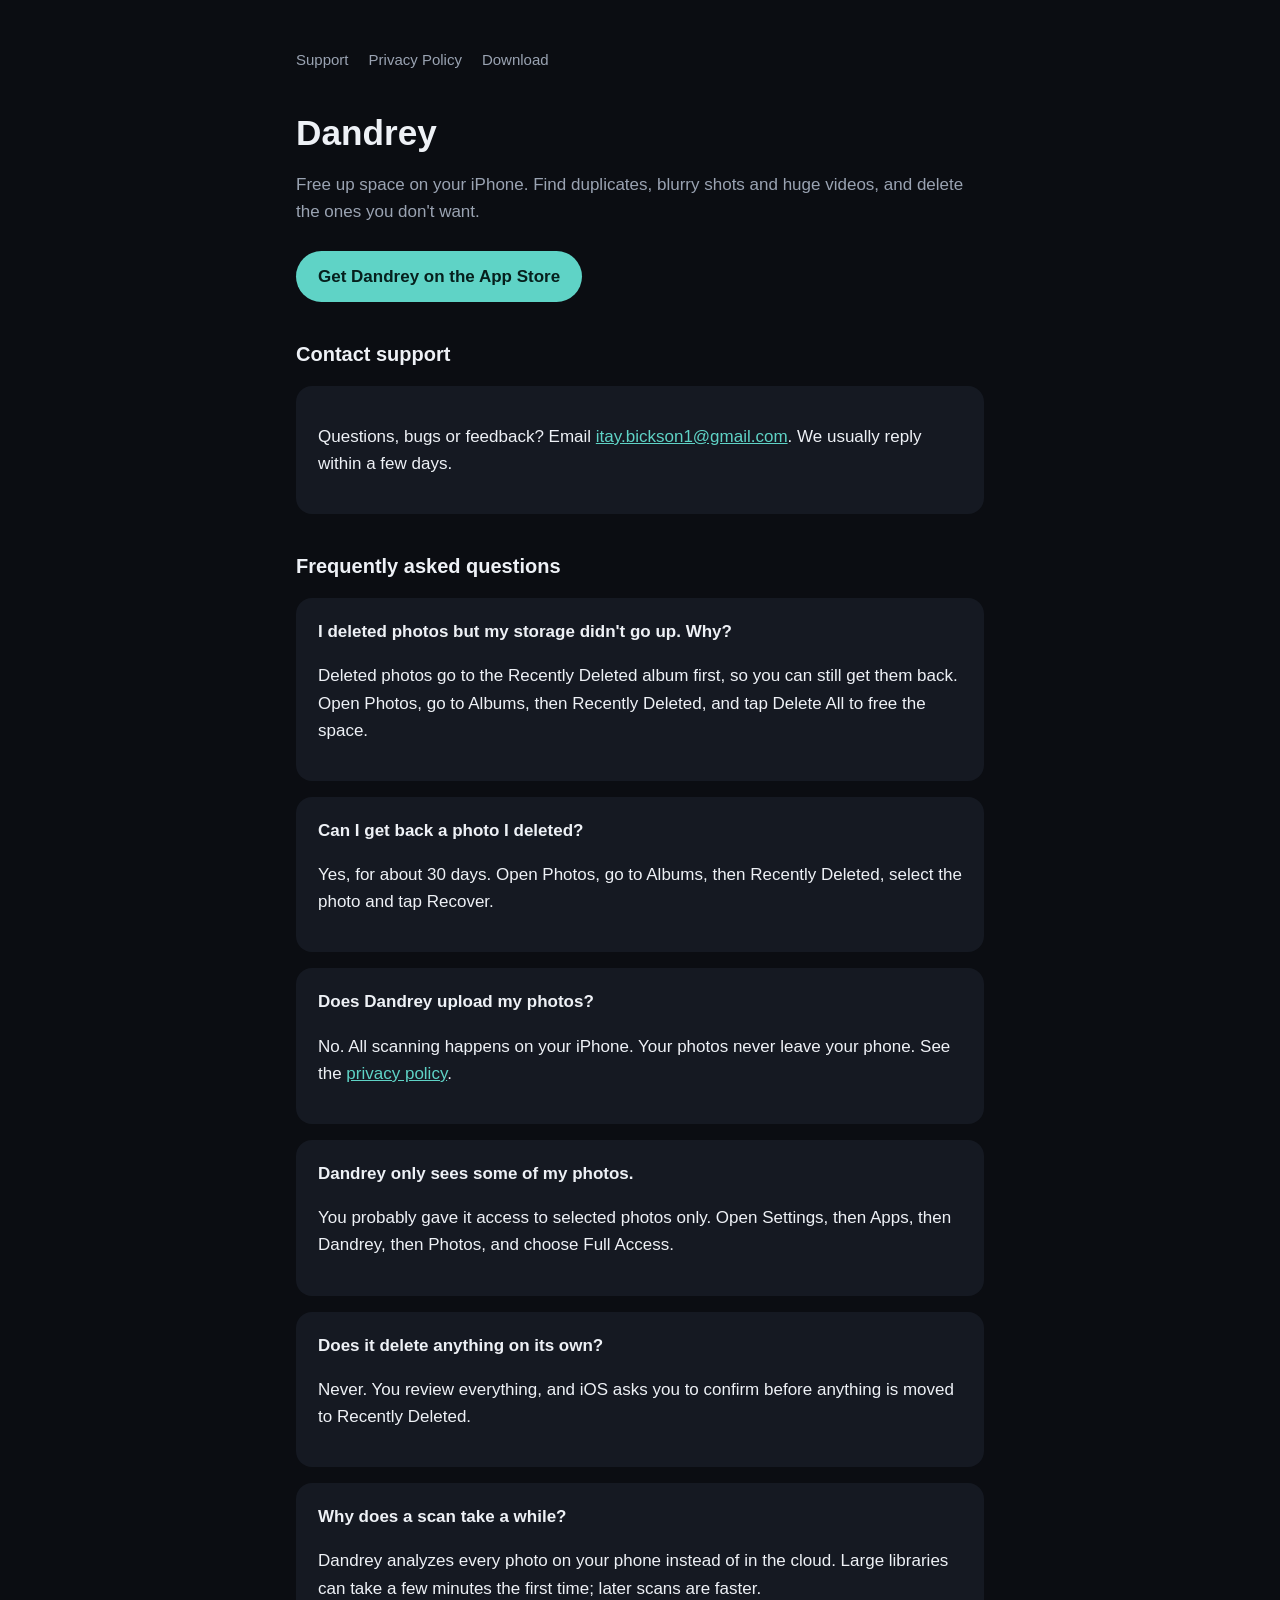
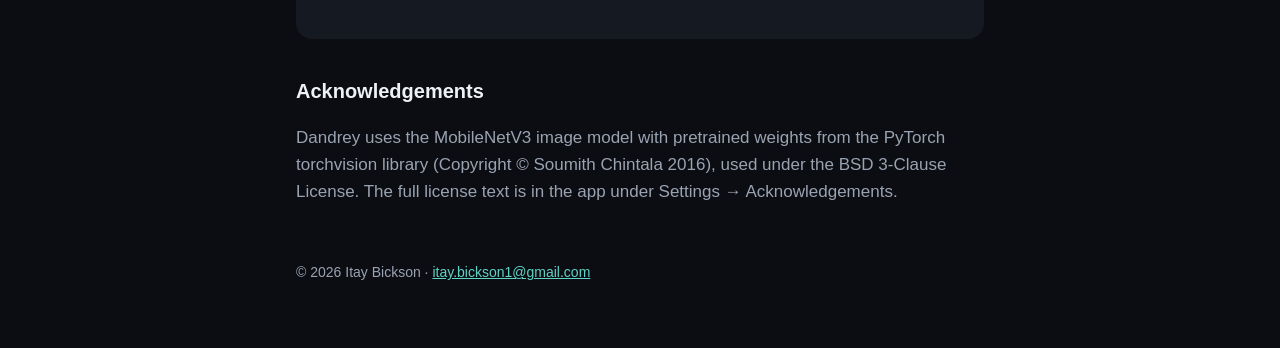
==== index.html @ cbf7c347 "Add Dandrey support, privacy policy and download pages Co-Authored-By: Claude Opus 5.5 <noreply@anth" ====
<!doctype html>
<html lang="en"><head><meta charset="utf-8"><meta name="viewport" content="width=device-width, initial-scale=1">
<title>Dandrey Support</title><meta name="description" content="Help, FAQ and contact for the Dandrey photo cleanup app."><link rel="stylesheet" href="style.css"></head>
<body><main><nav><a href="./">Support</a><a href="privacy.html">Privacy Policy</a><a href="download/">Download</a></nav>
<h1>Dandrey</h1>
<p class="muted">Free up space on your iPhone. Find duplicates, blurry shots and huge videos, and delete the ones you don't want.</p>
<a class="btn" href="download/">Get Dandrey on the App Store</a>

<h2>Contact support</h2>
<div class="card"><p>Questions, bugs or feedback? Email <a href="mailto:itay.bickson1@gmail.com?subject=Dandrey%20support">itay.bickson1@gmail.com</a>. We usually reply within a few days.</p></div>

<h2>Frequently asked questions</h2>
<div class="card"><strong>I deleted photos but my storage didn't go up. Why?</strong>
<p>Deleted photos go to the Recently Deleted album first, so you can still get them back. Open Photos, go to Albums, then Recently Deleted, and tap Delete All to free the space.</p></div>
<div class="card"><strong>Can I get back a photo I deleted?</strong>
<p>Yes, for about 30 days. Open Photos, go to Albums, then Recently Deleted, select the photo and tap Recover.</p></div>
<div class="card"><strong>Does Dandrey upload my photos?</strong>
<p>No. All scanning happens on your iPhone. Your photos never leave your phone. See the <a href="privacy.html">privacy policy</a>.</p></div>
<div class="card"><strong>Dandrey only sees some of my photos.</strong>
<p>You probably gave it access to selected photos only. Open Settings, then Apps, then Dandrey, then Photos, and choose Full Access.</p></div>
<div class="card"><strong>Does it delete anything on its own?</strong>
<p>Never. You review everything, and iOS asks you to confirm before anything is moved to Recently Deleted.</p></div>
<div class="card"><strong>Why does a scan take a while?</strong>
<p>Dandrey analyzes every photo on your phone instead of in the cloud. Large libraries can take a few minutes the first time; later scans are faster.</p></div>

<h2>Acknowledgements</h2>
<p class="muted">Dandrey uses the MobileNetV3 image model with pretrained weights from the PyTorch torchvision library (Copyright © Soumith Chintala 2016), used under the BSD 3-Clause License. The full license text is in the app under Settings → Acknowledgements.</p>
<footer>© 2026 Itay Bickson · <a href="mailto:itay.bickson1@gmail.com">itay.bickson1@gmail.com</a></footer></main></body></html>
---- style.css ----
:root { --bg:#0b0d12; --card:#151922; --text:#eef1f6; --muted:#9aa3b2; --accent:#5fd3c6; }
* { box-sizing:border-box; }
body { margin:0; background:var(--bg); color:var(--text); font:17px/1.6 -apple-system,BlinkMacSystemFont,"SF Pro Text","Segoe UI",Roboto,sans-serif; }
main { max-width:720px; margin:0 auto; padding:48px 16px 64px; }
h1 { font-size:2.2rem; line-height:1.2; margin:0 0 8px; }
h2 { font-size:1.25rem; margin:36px 0 8px; }
p, li { color:var(--text); }
.muted { color:var(--muted); }
a { color:var(--accent); }
.card { background:var(--card); border-radius:16px; padding:20px 22px; margin:16px 0; }
.btn { display:inline-block; background:var(--accent); color:#06201d; font-weight:600; text-decoration:none; padding:12px 22px; border-radius:999px; margin-top:8px; }
nav { display:flex; gap:20px; margin-bottom:40px; font-size:15px; }
nav a { color:var(--muted); text-decoration:none; }
nav a:hover { color:var(--text); }
footer { margin-top:56px; color:var(--muted); font-size:14px; }
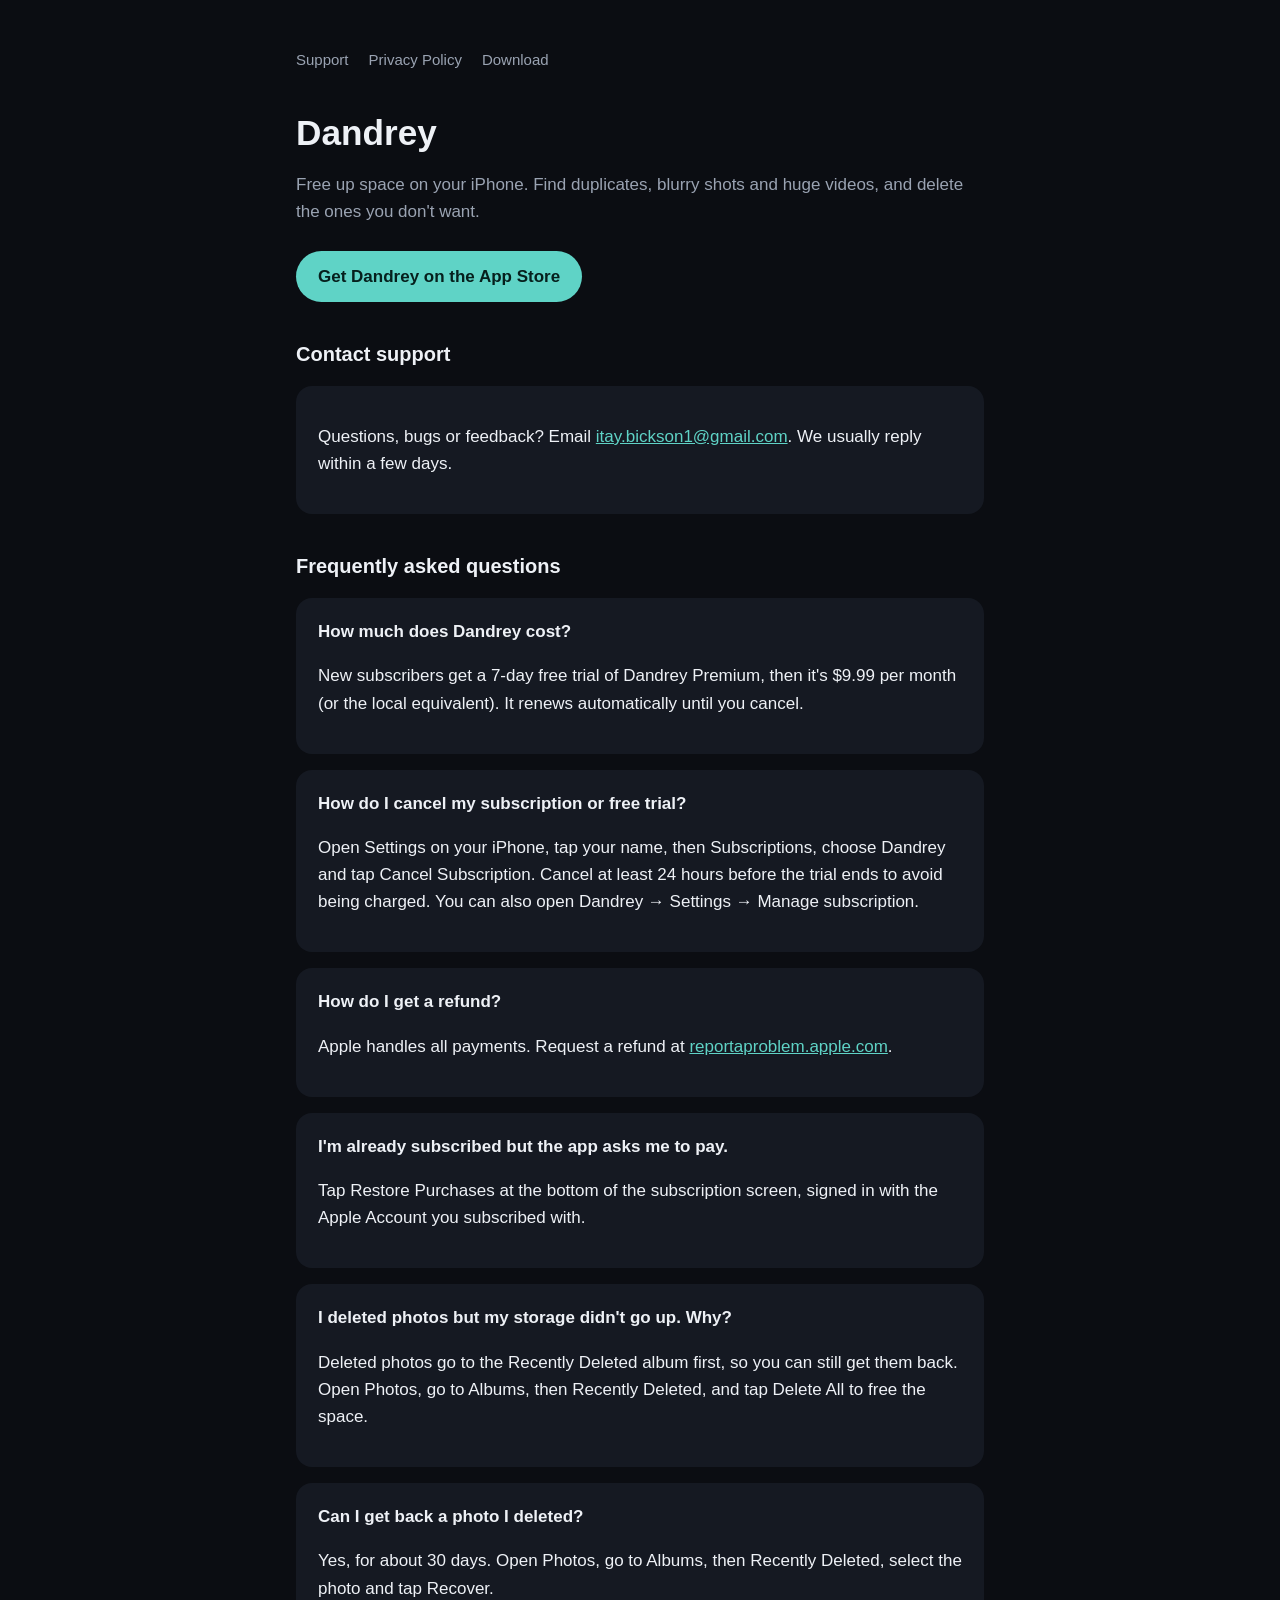
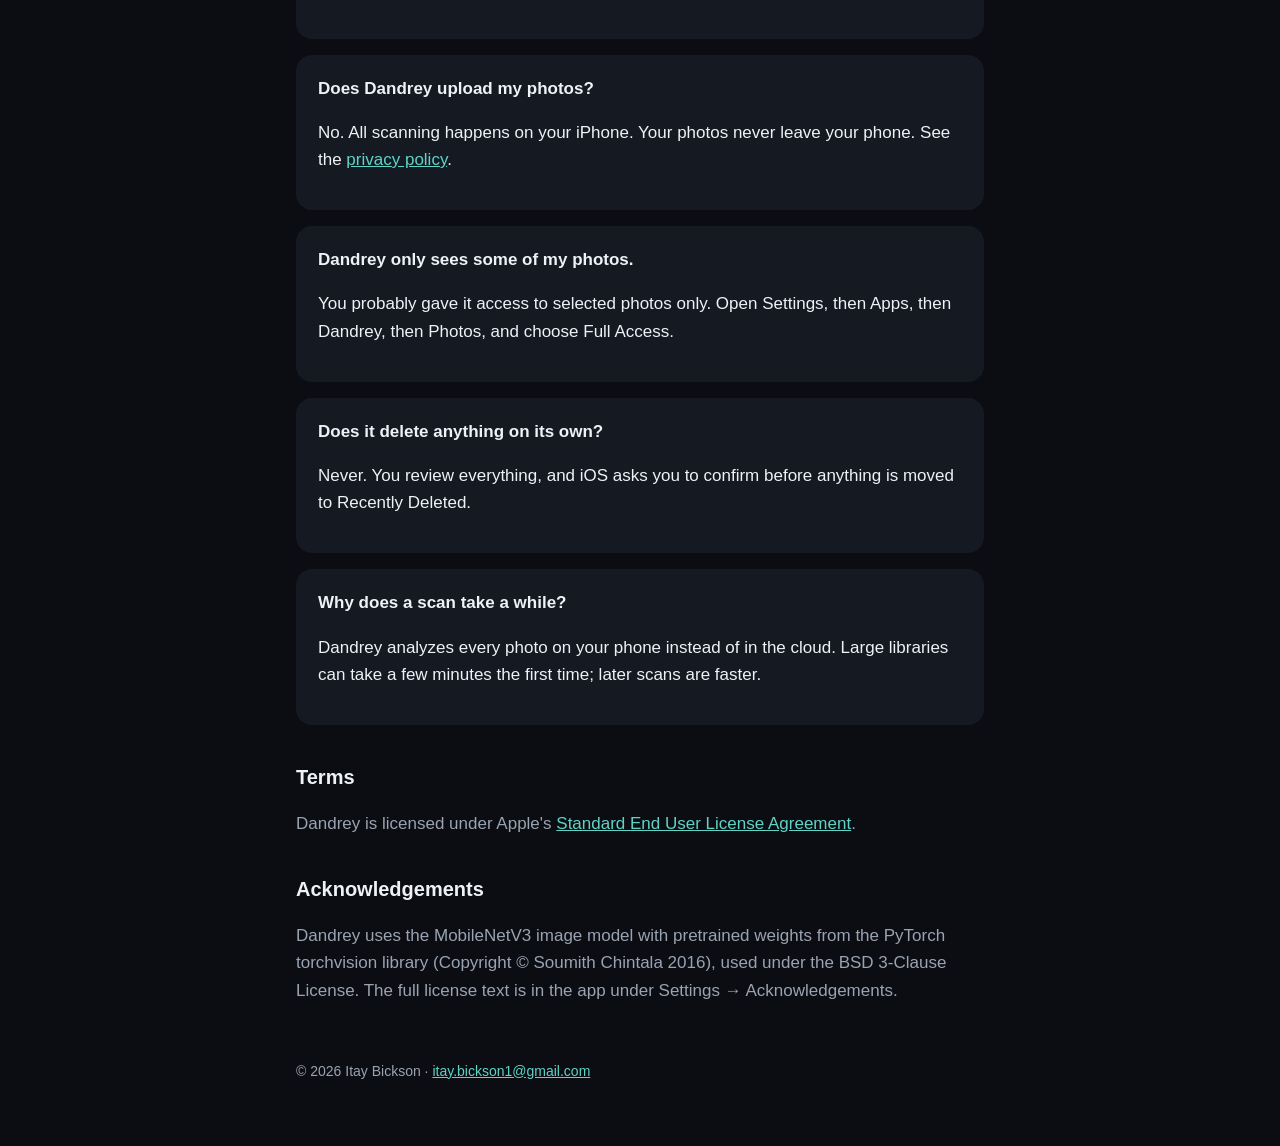
==== commit d354543d: "Add subscription terms, cancellation FAQ and payment privacy section Co-Authored-By: Claude Opus 5.5" ====
--- a/index.html
+++ b/index.html
@@ -10,6 +10,14 @@
 <div class="card"><p>Questions, bugs or feedback? Email <a href="mailto:itay.bickson1@gmail.com?subject=Dandrey%20support">itay.bickson1@gmail.com</a>. We usually reply within a few days.</p></div>
 
 <h2>Frequently asked questions</h2>
+<div class="card"><strong>How much does Dandrey cost?</strong>
+<p>New subscribers get a 7-day free trial of Dandrey Premium, then it's $9.99 per month (or the local equivalent). It renews automatically until you cancel.</p></div>
+<div class="card"><strong>How do I cancel my subscription or free trial?</strong>
+<p>Open Settings on your iPhone, tap your name, then Subscriptions, choose Dandrey and tap Cancel Subscription. Cancel at least 24 hours before the trial ends to avoid being charged. You can also open Dandrey → Settings → Manage subscription.</p></div>
+<div class="card"><strong>How do I get a refund?</strong>
+<p>Apple handles all payments. Request a refund at <a href="https://reportaproblem.apple.com">reportaproblem.apple.com</a>.</p></div>
+<div class="card"><strong>I'm already subscribed but the app asks me to pay.</strong>
+<p>Tap Restore Purchases at the bottom of the subscription screen, signed in with the Apple Account you subscribed with.</p></div>
 <div class="card"><strong>I deleted photos but my storage didn't go up. Why?</strong>
 <p>Deleted photos go to the Recently Deleted album first, so you can still get them back. Open Photos, go to Albums, then Recently Deleted, and tap Delete All to free the space.</p></div>
 <div class="card"><strong>Can I get back a photo I deleted?</strong>
@@ -23,6 +31,9 @@
 <div class="card"><strong>Why does a scan take a while?</strong>
 <p>Dandrey analyzes every photo on your phone instead of in the cloud. Large libraries can take a few minutes the first time; later scans are faster.</p></div>
 
+<h2>Terms</h2>
+<p class="muted">Dandrey is licensed under Apple's <a href="https://www.apple.com/legal/internet-services/itunes/dev/stdeula/">Standard End User License Agreement</a>.</p>
+
 <h2>Acknowledgements</h2>
 <p class="muted">Dandrey uses the MobileNetV3 image model with pretrained weights from the PyTorch torchvision library (Copyright © Soumith Chintala 2016), used under the BSD 3-Clause License. The full license text is in the app under Settings → Acknowledgements.</p>
 <footer>© 2026 Itay Bickson · <a href="mailto:itay.bickson1@gmail.com">itay.bickson1@gmail.com</a></footer></main></body></html>
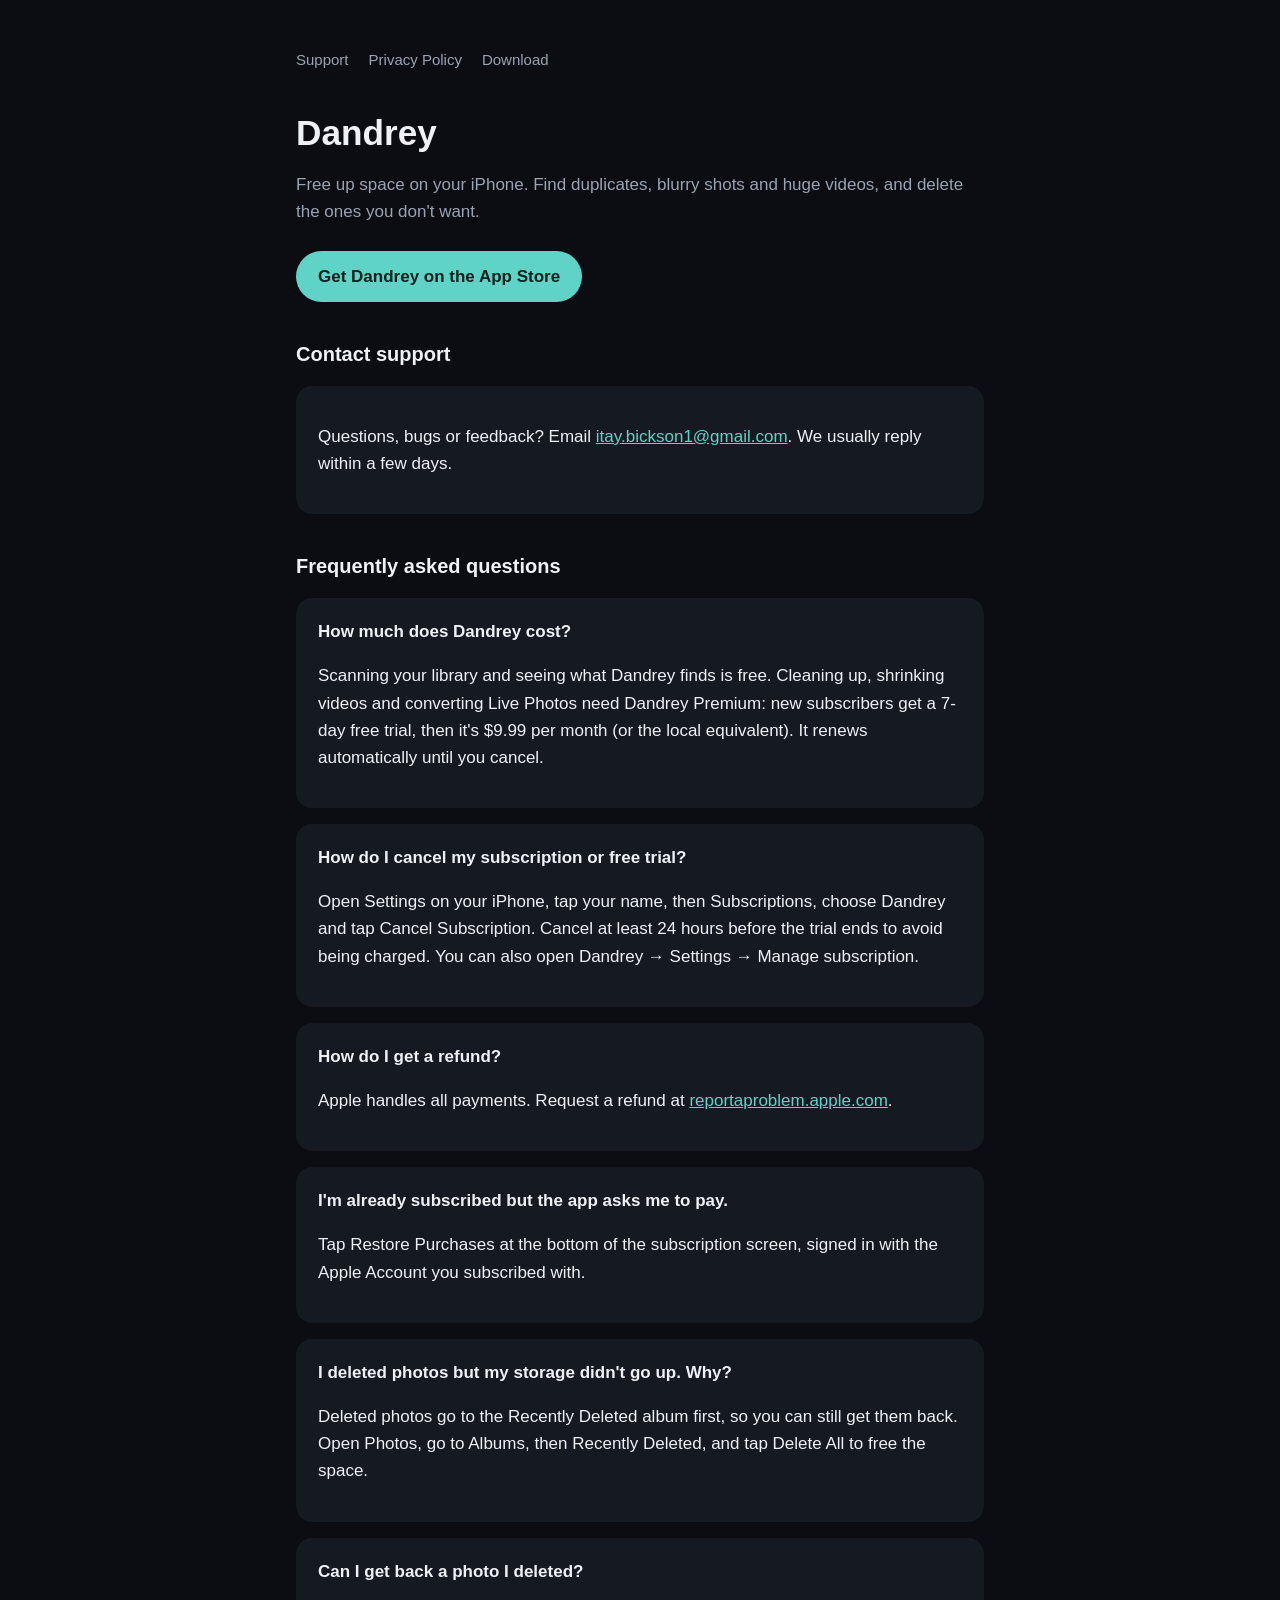
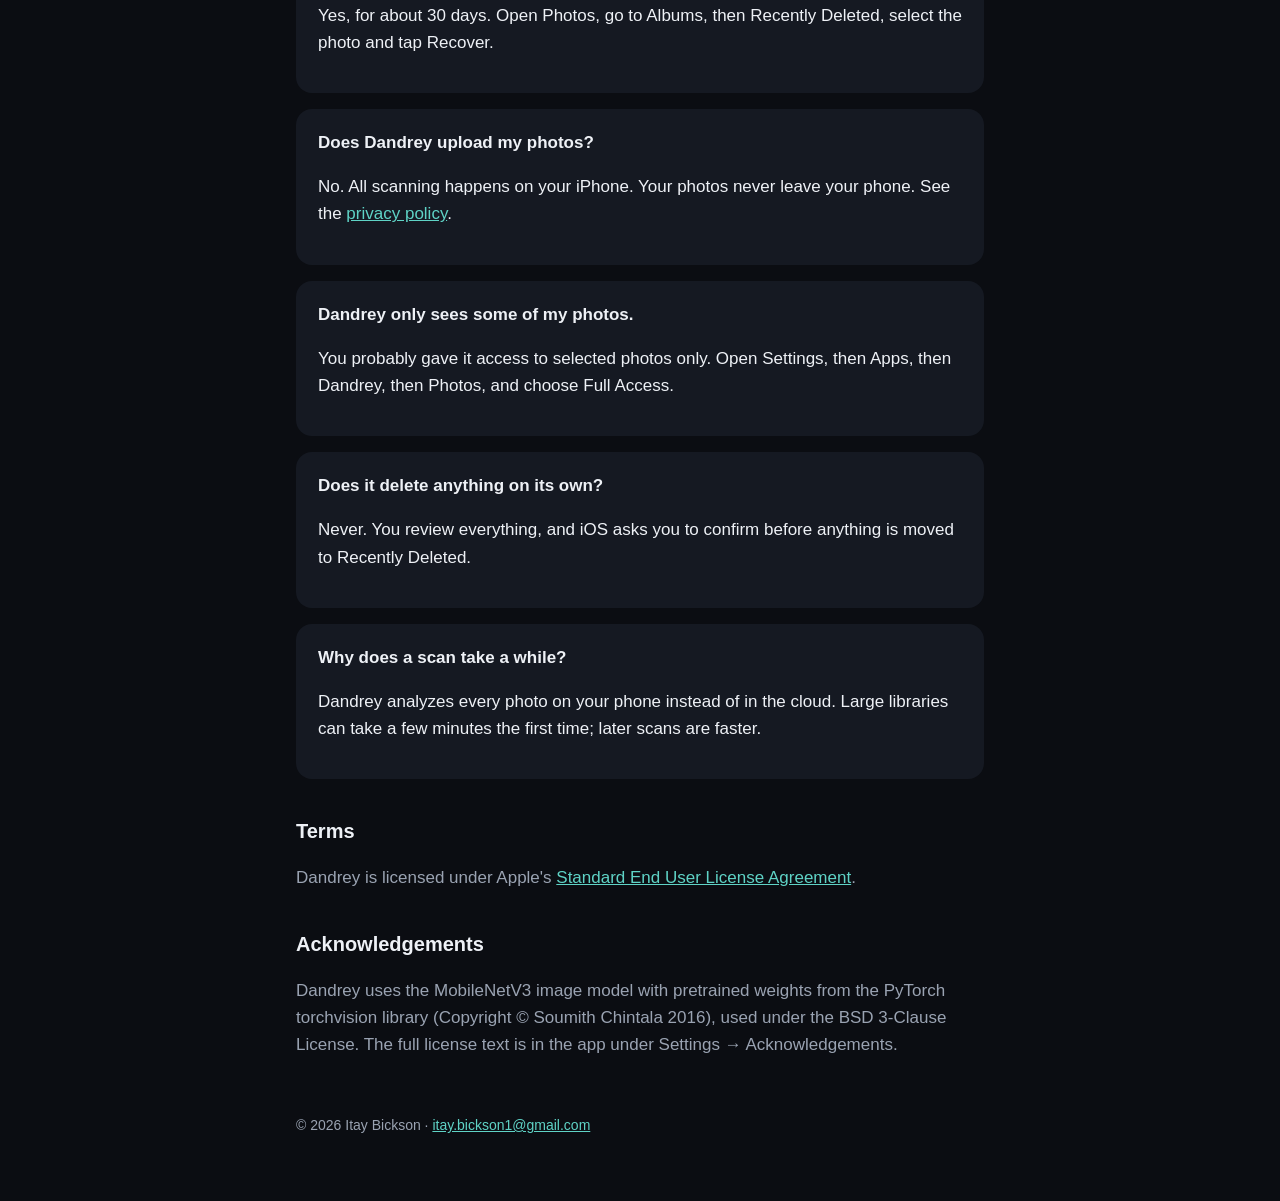
==== commit 44f0958e: "Explain that scanning is free and cleanup needs Premium Co-Authored-By: Claude Opus 5.5 <noreply@ant" ====
--- a/index.html
+++ b/index.html
@@ -11,7 +11,7 @@
 
 <h2>Frequently asked questions</h2>
 <div class="card"><strong>How much does Dandrey cost?</strong>
-<p>New subscribers get a 7-day free trial of Dandrey Premium, then it's $9.99 per month (or the local equivalent). It renews automatically until you cancel.</p></div>
+<p>Scanning your library and seeing what Dandrey finds is free. Cleaning up, shrinking videos and converting Live Photos need Dandrey Premium: new subscribers get a 7-day free trial, then it's $9.99 per month (or the local equivalent). It renews automatically until you cancel.</p></div>
 <div class="card"><strong>How do I cancel my subscription or free trial?</strong>
 <p>Open Settings on your iPhone, tap your name, then Subscriptions, choose Dandrey and tap Cancel Subscription. Cancel at least 24 hours before the trial ends to avoid being charged. You can also open Dandrey → Settings → Manage subscription.</p></div>
 <div class="card"><strong>How do I get a refund?</strong>
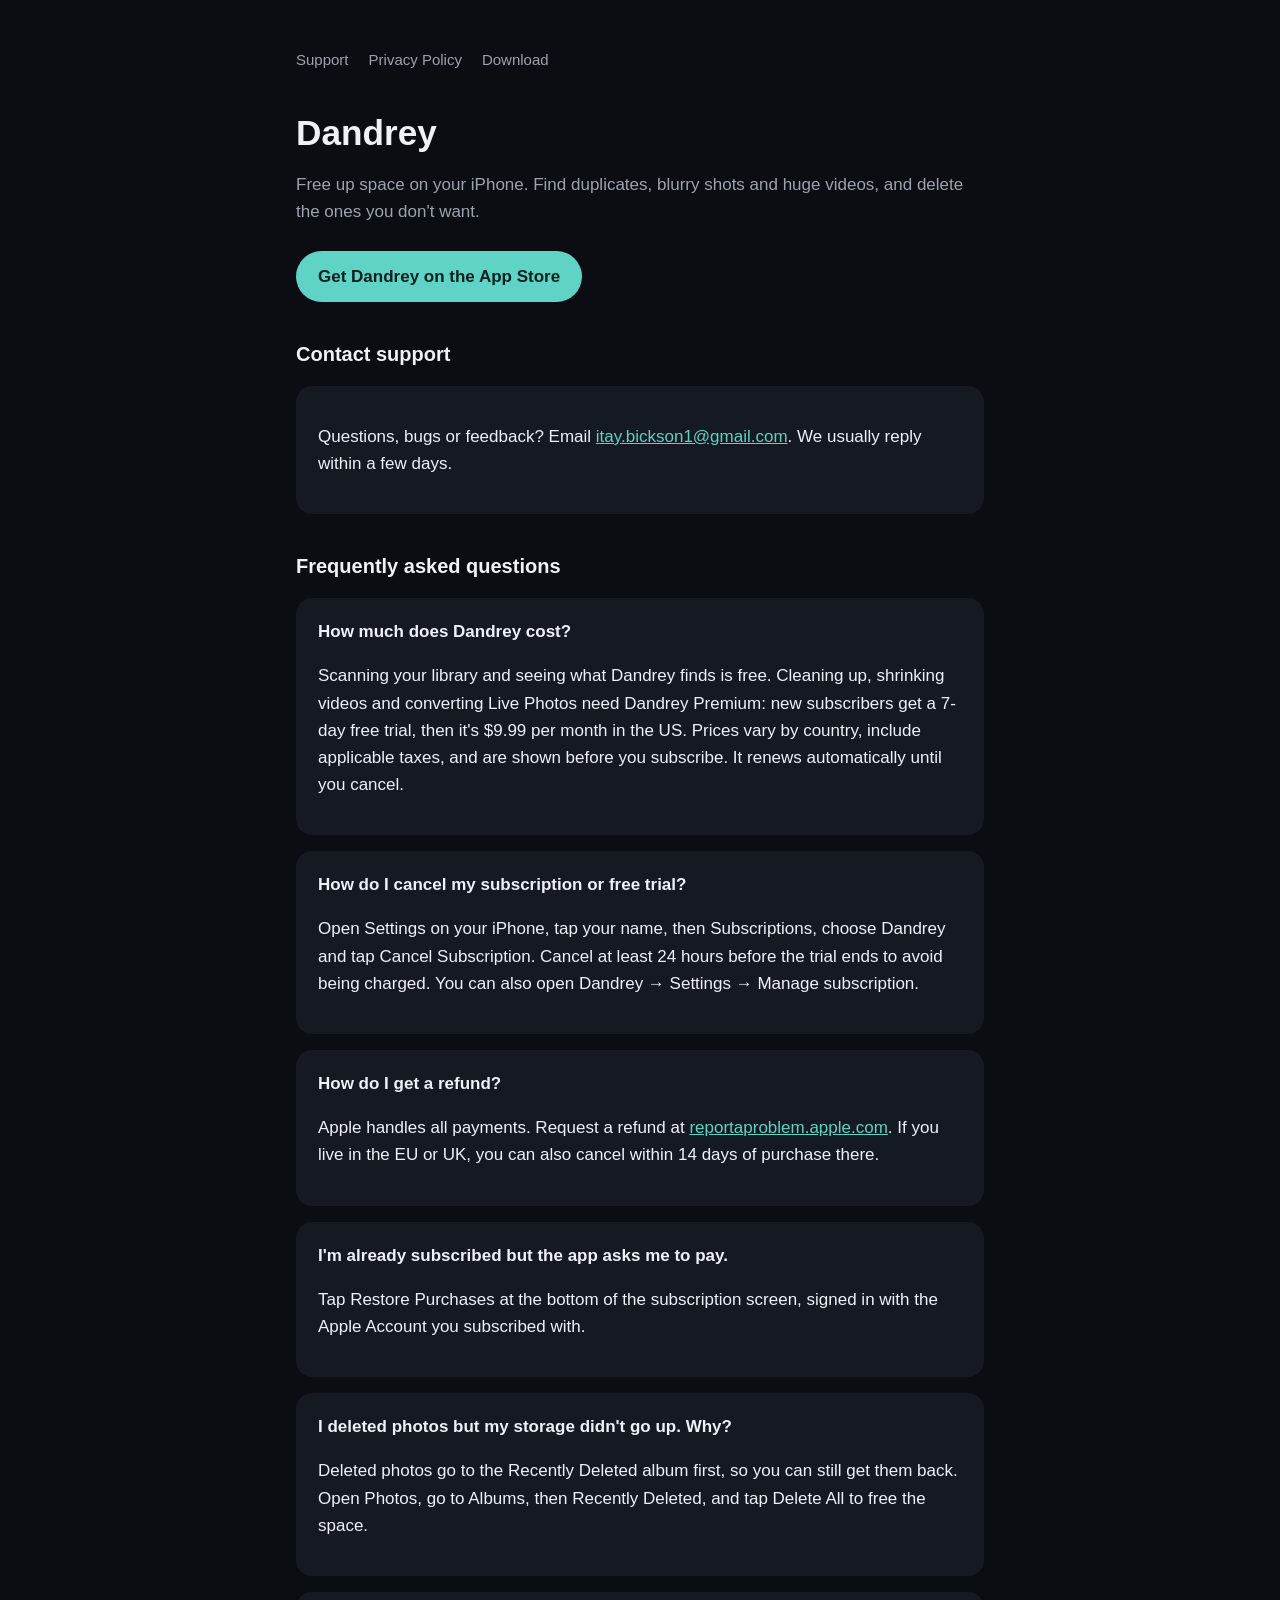
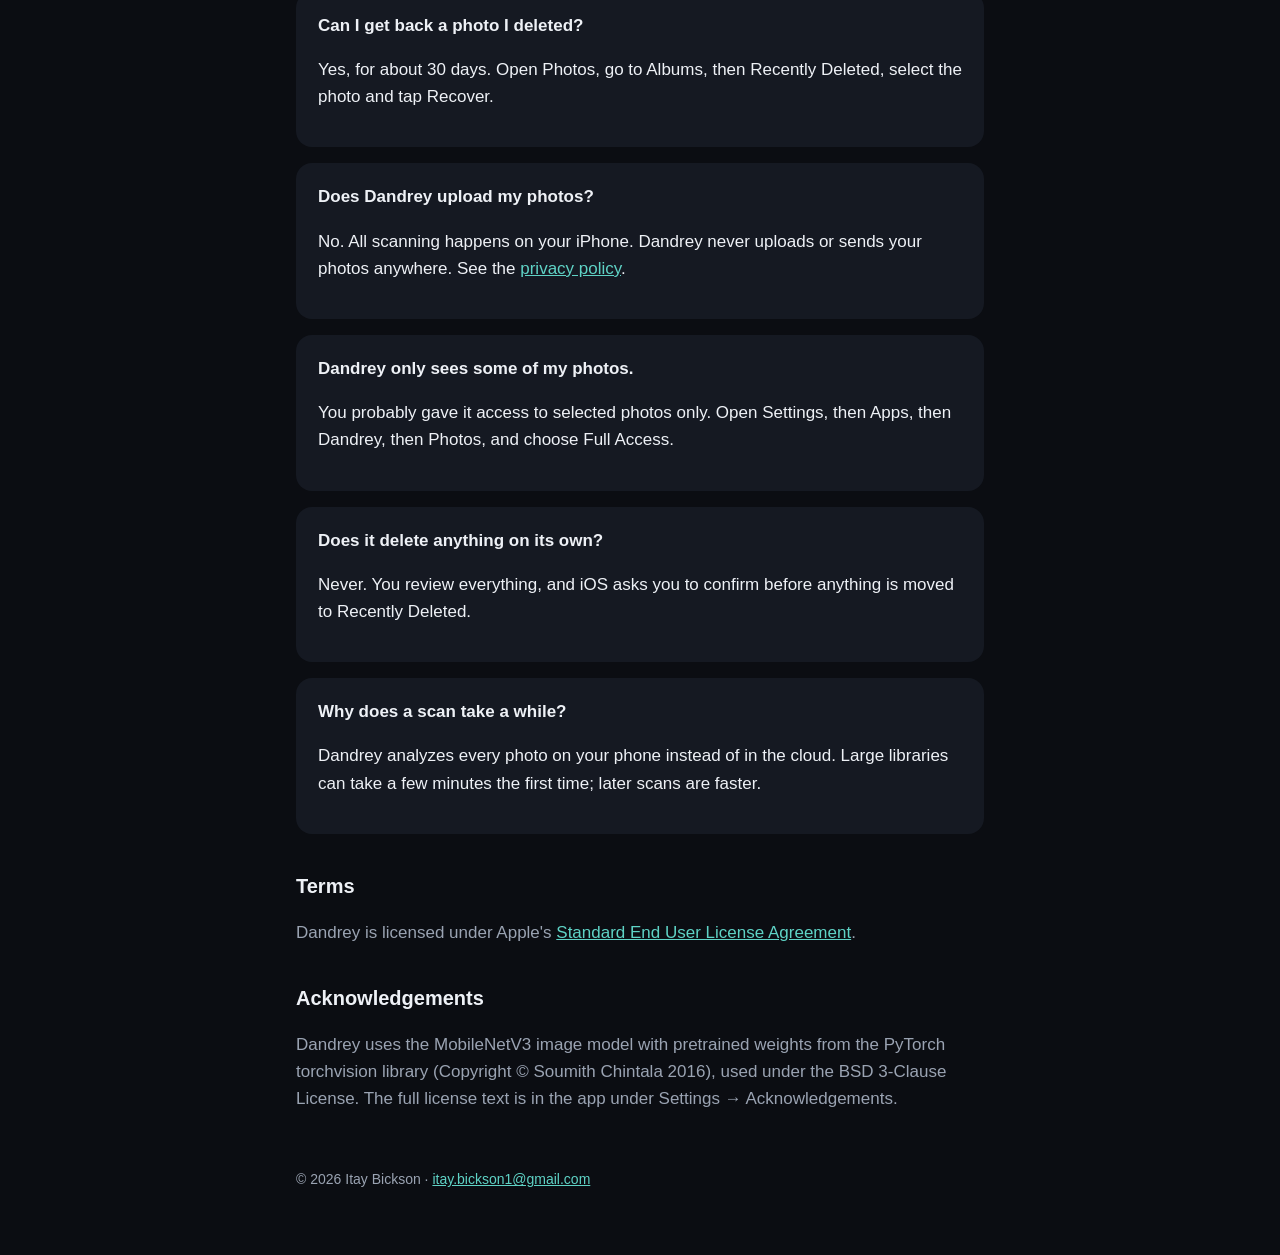
==== commit 55d63471: "Clarify prices, EU cancellation, iCloud downloads and privacy rights Co-Authored-By: Claude Opus 5.5" ====
--- a/index.html
+++ b/index.html
@@ -11,11 +11,11 @@
 
 <h2>Frequently asked questions</h2>
 <div class="card"><strong>How much does Dandrey cost?</strong>
-<p>Scanning your library and seeing what Dandrey finds is free. Cleaning up, shrinking videos and converting Live Photos need Dandrey Premium: new subscribers get a 7-day free trial, then it's $9.99 per month (or the local equivalent). It renews automatically until you cancel.</p></div>
+<p>Scanning your library and seeing what Dandrey finds is free. Cleaning up, shrinking videos and converting Live Photos need Dandrey Premium: new subscribers get a 7-day free trial, then it's $9.99 per month in the US. Prices vary by country, include applicable taxes, and are shown before you subscribe. It renews automatically until you cancel.</p></div>
 <div class="card"><strong>How do I cancel my subscription or free trial?</strong>
 <p>Open Settings on your iPhone, tap your name, then Subscriptions, choose Dandrey and tap Cancel Subscription. Cancel at least 24 hours before the trial ends to avoid being charged. You can also open Dandrey → Settings → Manage subscription.</p></div>
 <div class="card"><strong>How do I get a refund?</strong>
-<p>Apple handles all payments. Request a refund at <a href="https://reportaproblem.apple.com">reportaproblem.apple.com</a>.</p></div>
+<p>Apple handles all payments. Request a refund at <a href="https://reportaproblem.apple.com">reportaproblem.apple.com</a>. If you live in the EU or UK, you can also cancel within 14 days of purchase there.</p></div>
 <div class="card"><strong>I'm already subscribed but the app asks me to pay.</strong>
 <p>Tap Restore Purchases at the bottom of the subscription screen, signed in with the Apple Account you subscribed with.</p></div>
 <div class="card"><strong>I deleted photos but my storage didn't go up. Why?</strong>
@@ -23,7 +23,7 @@
 <div class="card"><strong>Can I get back a photo I deleted?</strong>
 <p>Yes, for about 30 days. Open Photos, go to Albums, then Recently Deleted, select the photo and tap Recover.</p></div>
 <div class="card"><strong>Does Dandrey upload my photos?</strong>
-<p>No. All scanning happens on your iPhone. Your photos never leave your phone. See the <a href="privacy.html">privacy policy</a>.</p></div>
+<p>No. All scanning happens on your iPhone. Dandrey never uploads or sends your photos anywhere. See the <a href="privacy.html">privacy policy</a>.</p></div>
 <div class="card"><strong>Dandrey only sees some of my photos.</strong>
 <p>You probably gave it access to selected photos only. Open Settings, then Apps, then Dandrey, then Photos, and choose Full Access.</p></div>
 <div class="card"><strong>Does it delete anything on its own?</strong>
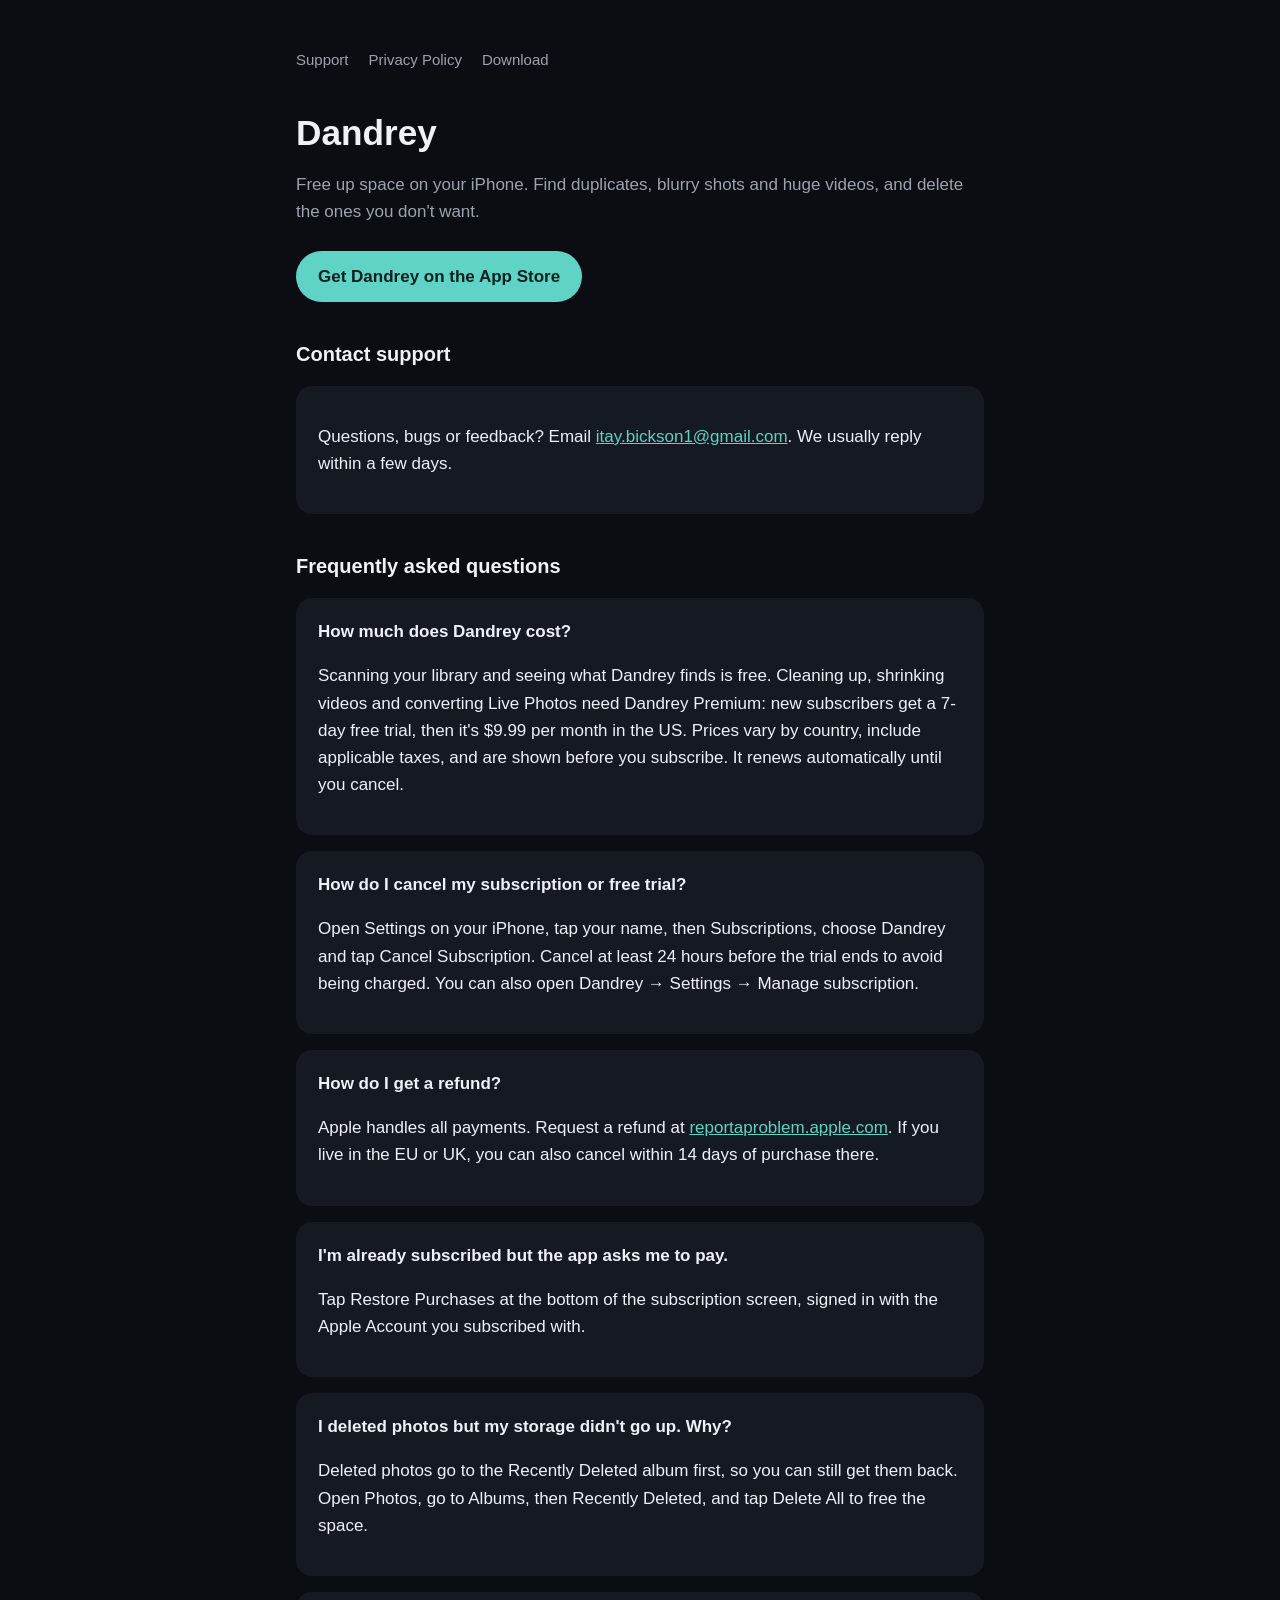
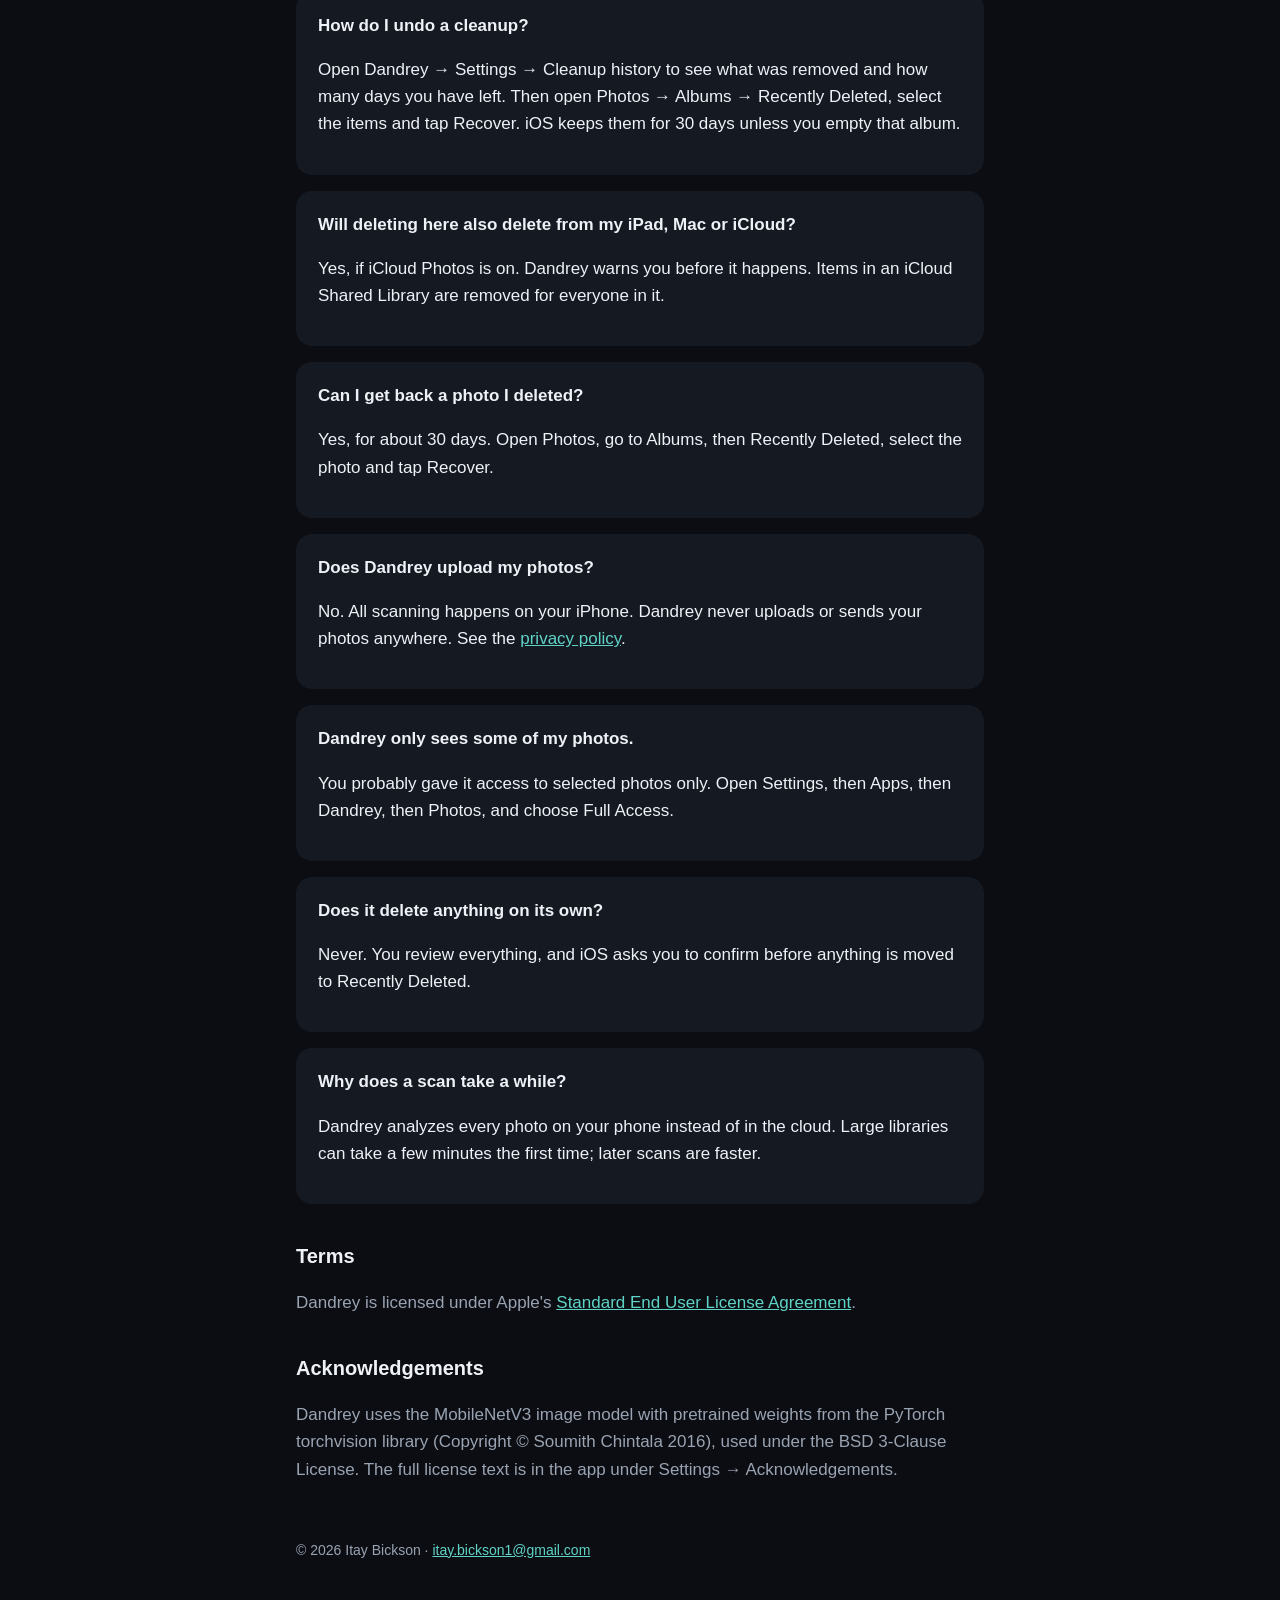
==== commit ee0c83e7: "Document cleanup history and iCloud deletion warnings Co-Authored-By: Claude Opus 5.5 <noreply@anthr" ====
--- a/index.html
+++ b/index.html
@@ -20,6 +20,10 @@
 <p>Tap Restore Purchases at the bottom of the subscription screen, signed in with the Apple Account you subscribed with.</p></div>
 <div class="card"><strong>I deleted photos but my storage didn't go up. Why?</strong>
 <p>Deleted photos go to the Recently Deleted album first, so you can still get them back. Open Photos, go to Albums, then Recently Deleted, and tap Delete All to free the space.</p></div>
+<div class="card"><strong>How do I undo a cleanup?</strong>
+<p>Open Dandrey → Settings → Cleanup history to see what was removed and how many days you have left. Then open Photos → Albums → Recently Deleted, select the items and tap Recover. iOS keeps them for 30 days unless you empty that album.</p></div>
+<div class="card"><strong>Will deleting here also delete from my iPad, Mac or iCloud?</strong>
+<p>Yes, if iCloud Photos is on. Dandrey warns you before it happens. Items in an iCloud Shared Library are removed for everyone in it.</p></div>
 <div class="card"><strong>Can I get back a photo I deleted?</strong>
 <p>Yes, for about 30 days. Open Photos, go to Albums, then Recently Deleted, select the photo and tap Recover.</p></div>
 <div class="card"><strong>Does Dandrey upload my photos?</strong>
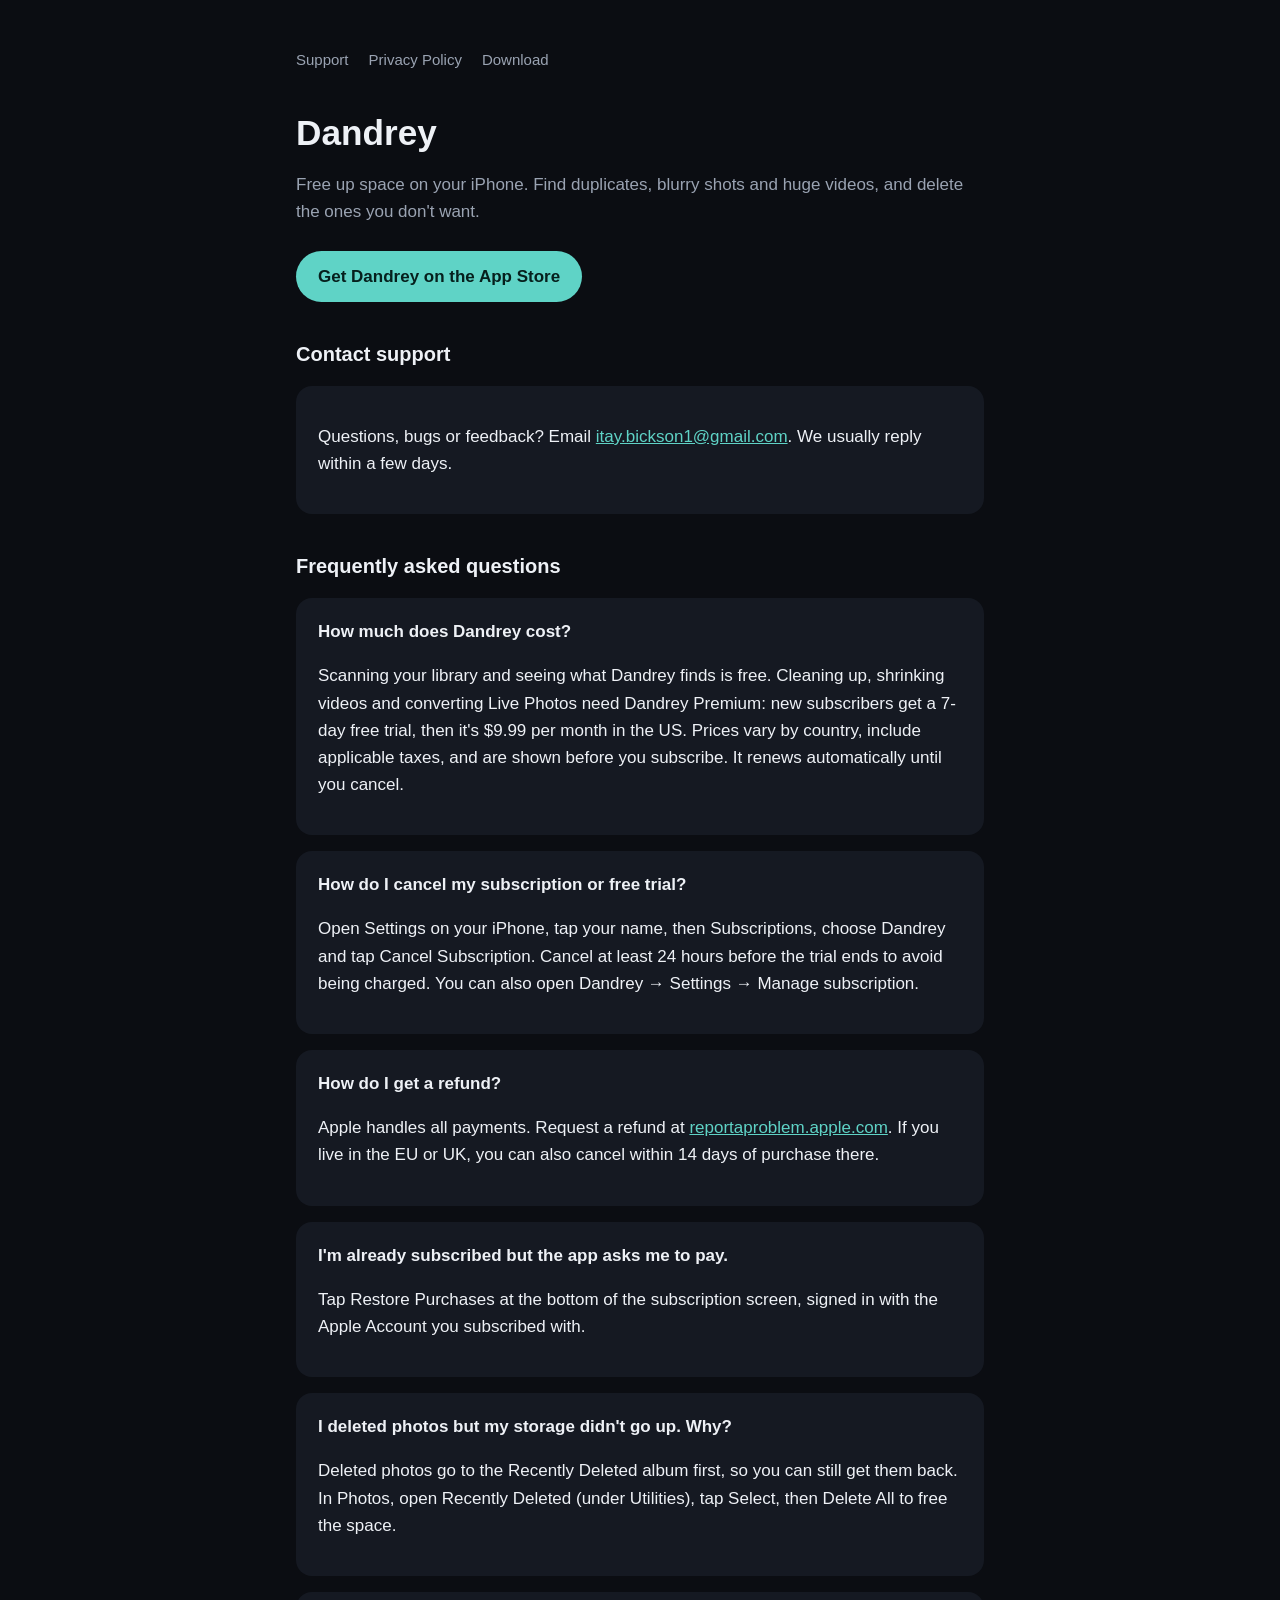
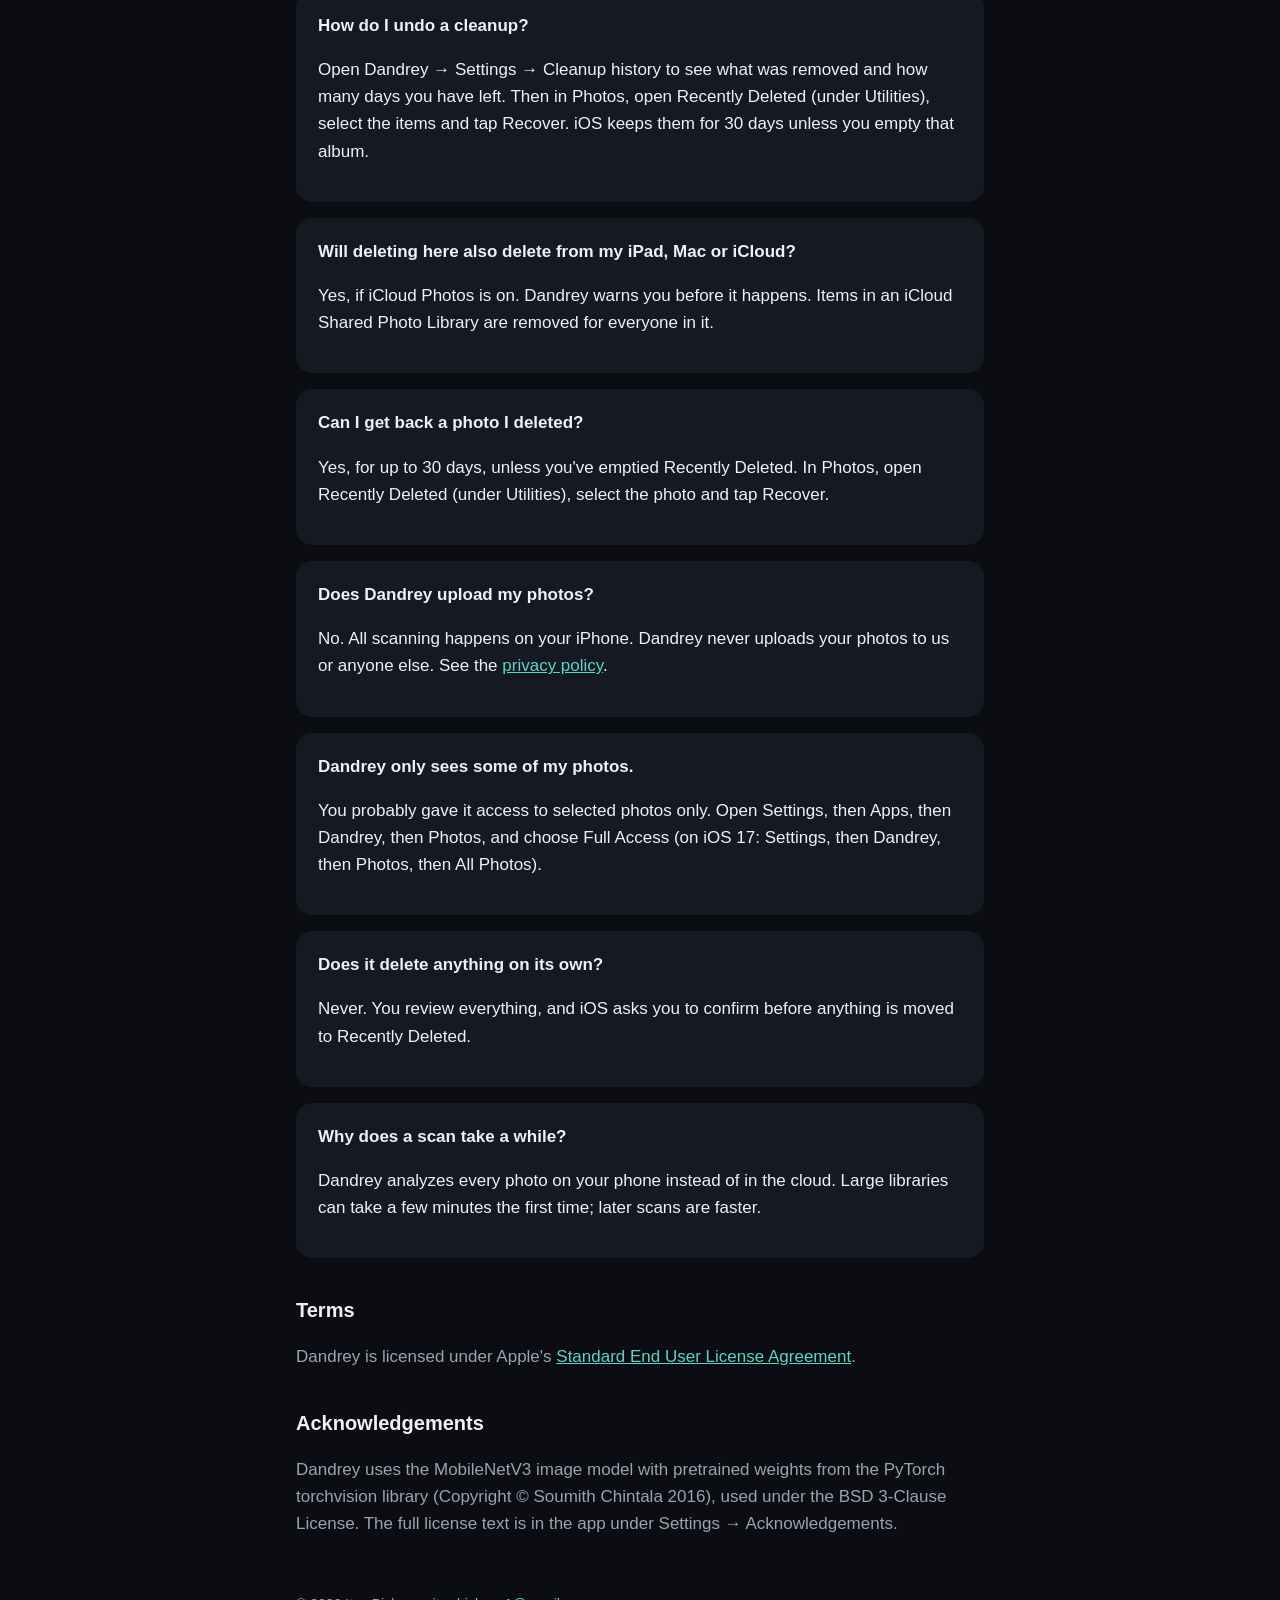
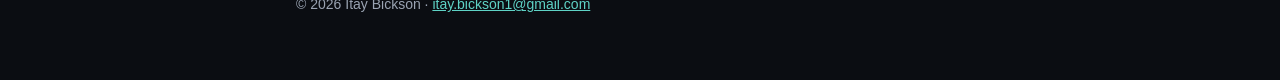
==== commit 84778bd9: "Fix Recently Deleted paths, photo access steps and privacy policy details Co-Authored-By: Claude Opu" ====
--- a/index.html
+++ b/index.html
@@ -19,17 +19,17 @@
 <div class="card"><strong>I'm already subscribed but the app asks me to pay.</strong>
 <p>Tap Restore Purchases at the bottom of the subscription screen, signed in with the Apple Account you subscribed with.</p></div>
 <div class="card"><strong>I deleted photos but my storage didn't go up. Why?</strong>
-<p>Deleted photos go to the Recently Deleted album first, so you can still get them back. Open Photos, go to Albums, then Recently Deleted, and tap Delete All to free the space.</p></div>
+<p>Deleted photos go to the Recently Deleted album first, so you can still get them back. In Photos, open Recently Deleted (under Utilities), tap Select, then Delete All to free the space.</p></div>
 <div class="card"><strong>How do I undo a cleanup?</strong>
-<p>Open Dandrey → Settings → Cleanup history to see what was removed and how many days you have left. Then open Photos → Albums → Recently Deleted, select the items and tap Recover. iOS keeps them for 30 days unless you empty that album.</p></div>
+<p>Open Dandrey → Settings → Cleanup history to see what was removed and how many days you have left. Then in Photos, open Recently Deleted (under Utilities), select the items and tap Recover. iOS keeps them for 30 days unless you empty that album.</p></div>
 <div class="card"><strong>Will deleting here also delete from my iPad, Mac or iCloud?</strong>
-<p>Yes, if iCloud Photos is on. Dandrey warns you before it happens. Items in an iCloud Shared Library are removed for everyone in it.</p></div>
+<p>Yes, if iCloud Photos is on. Dandrey warns you before it happens. Items in an iCloud Shared Photo Library are removed for everyone in it.</p></div>
 <div class="card"><strong>Can I get back a photo I deleted?</strong>
-<p>Yes, for about 30 days. Open Photos, go to Albums, then Recently Deleted, select the photo and tap Recover.</p></div>
+<p>Yes, for up to 30 days, unless you've emptied Recently Deleted. In Photos, open Recently Deleted (under Utilities), select the photo and tap Recover.</p></div>
 <div class="card"><strong>Does Dandrey upload my photos?</strong>
-<p>No. All scanning happens on your iPhone. Dandrey never uploads or sends your photos anywhere. See the <a href="privacy.html">privacy policy</a>.</p></div>
+<p>No. All scanning happens on your iPhone. Dandrey never uploads your photos to us or anyone else. See the <a href="privacy.html">privacy policy</a>.</p></div>
 <div class="card"><strong>Dandrey only sees some of my photos.</strong>
-<p>You probably gave it access to selected photos only. Open Settings, then Apps, then Dandrey, then Photos, and choose Full Access.</p></div>
+<p>You probably gave it access to selected photos only. Open Settings, then Apps, then Dandrey, then Photos, and choose Full Access (on iOS 17: Settings, then Dandrey, then Photos, then All Photos).</p></div>
 <div class="card"><strong>Does it delete anything on its own?</strong>
 <p>Never. You review everything, and iOS asks you to confirm before anything is moved to Recently Deleted.</p></div>
 <div class="card"><strong>Why does a scan take a while?</strong>
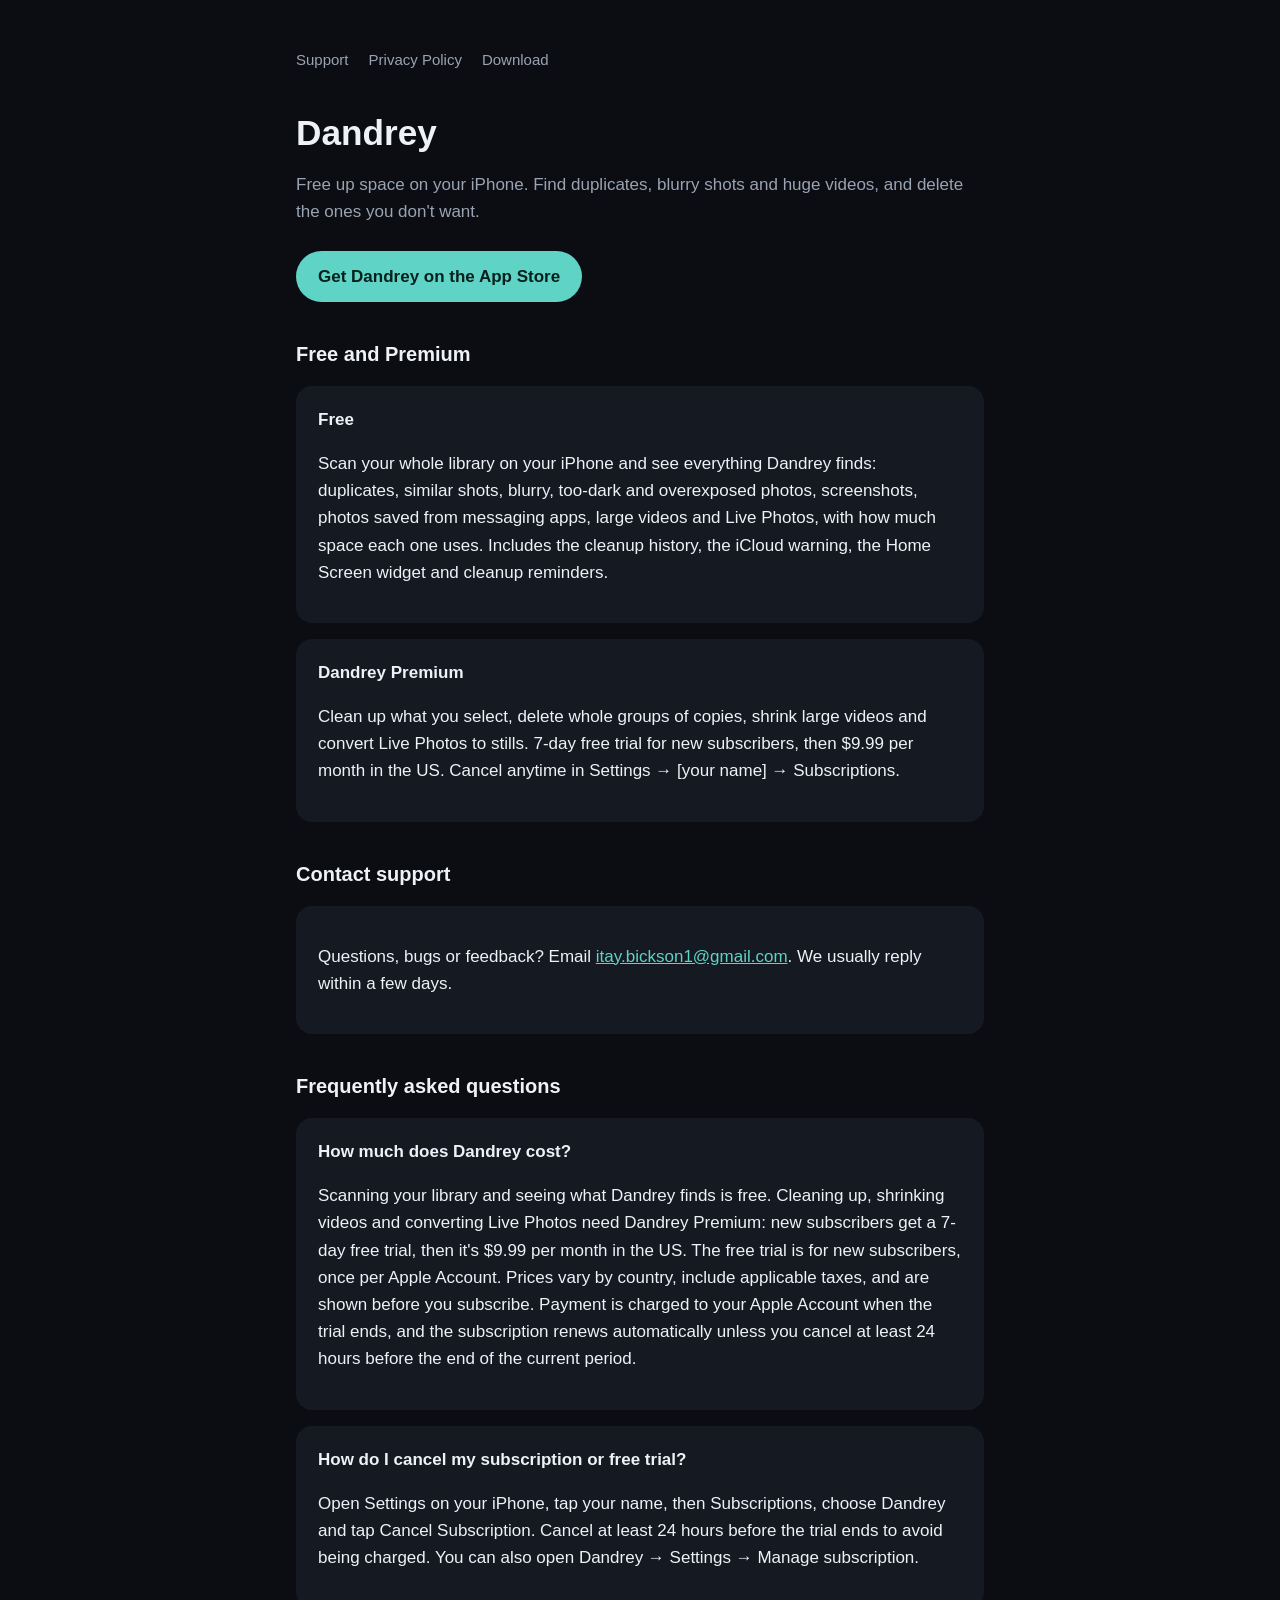
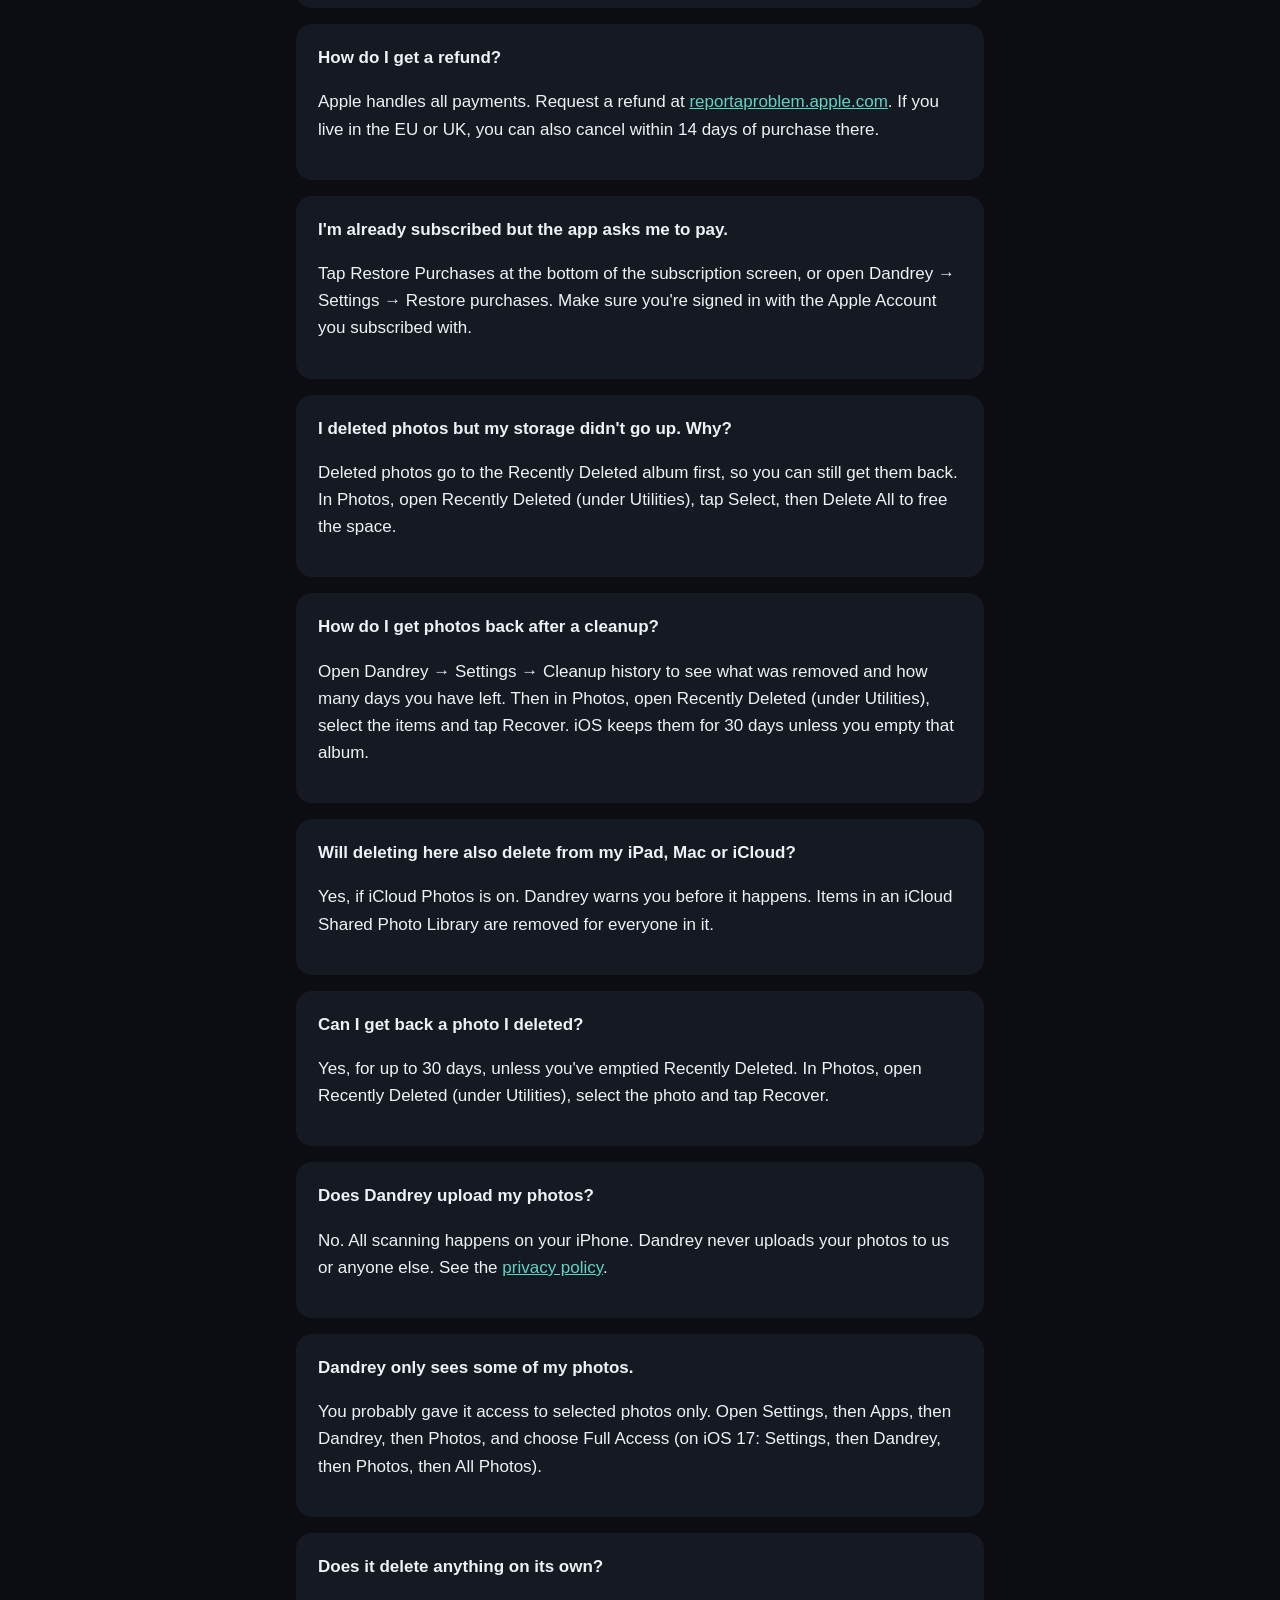
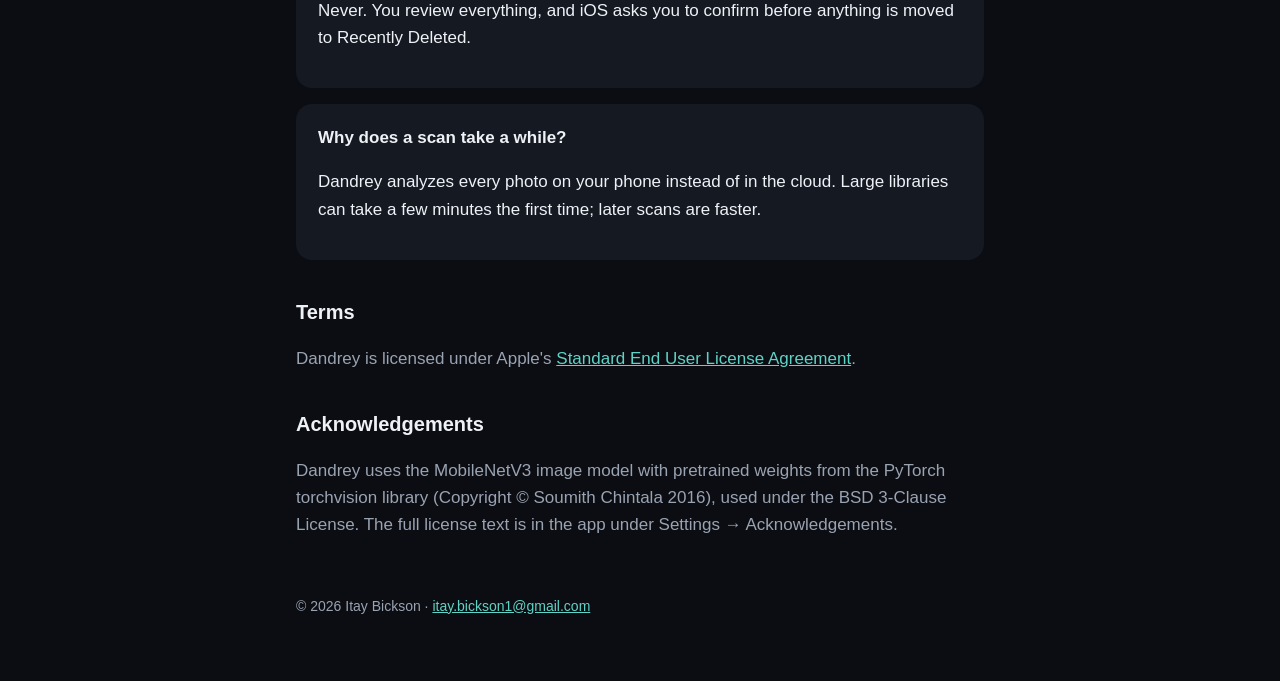
==== commit 1cab00c1: "Add free vs Premium overview and full subscription terms to support page Co-Authored-By: Claude Opus" ====
--- a/index.html
+++ b/index.html
@@ -6,21 +6,27 @@
 <p class="muted">Free up space on your iPhone. Find duplicates, blurry shots and huge videos, and delete the ones you don't want.</p>
 <a class="btn" href="download/">Get Dandrey on the App Store</a>
 
+<h2>Free and Premium</h2>
+<div class="card"><strong>Free</strong>
+<p>Scan your whole library on your iPhone and see everything Dandrey finds: duplicates, similar shots, blurry, too-dark and overexposed photos, screenshots, photos saved from messaging apps, large videos and Live Photos, with how much space each one uses. Includes the cleanup history, the iCloud warning, the Home Screen widget and cleanup reminders.</p></div>
+<div class="card"><strong>Dandrey Premium</strong>
+<p>Clean up what you select, delete whole groups of copies, shrink large videos and convert Live Photos to stills. 7-day free trial for new subscribers, then $9.99 per month in the US. Cancel anytime in Settings → [your name] → Subscriptions.</p></div>
+
 <h2>Contact support</h2>
 <div class="card"><p>Questions, bugs or feedback? Email <a href="mailto:itay.bickson1@gmail.com?subject=Dandrey%20support">itay.bickson1@gmail.com</a>. We usually reply within a few days.</p></div>
 
 <h2>Frequently asked questions</h2>
 <div class="card"><strong>How much does Dandrey cost?</strong>
-<p>Scanning your library and seeing what Dandrey finds is free. Cleaning up, shrinking videos and converting Live Photos need Dandrey Premium: new subscribers get a 7-day free trial, then it's $9.99 per month in the US. Prices vary by country, include applicable taxes, and are shown before you subscribe. It renews automatically until you cancel.</p></div>
+<p>Scanning your library and seeing what Dandrey finds is free. Cleaning up, shrinking videos and converting Live Photos need Dandrey Premium: new subscribers get a 7-day free trial, then it's $9.99 per month in the US. The free trial is for new subscribers, once per Apple Account. Prices vary by country, include applicable taxes, and are shown before you subscribe. Payment is charged to your Apple Account when the trial ends, and the subscription renews automatically unless you cancel at least 24 hours before the end of the current period.</p></div>
 <div class="card"><strong>How do I cancel my subscription or free trial?</strong>
 <p>Open Settings on your iPhone, tap your name, then Subscriptions, choose Dandrey and tap Cancel Subscription. Cancel at least 24 hours before the trial ends to avoid being charged. You can also open Dandrey → Settings → Manage subscription.</p></div>
 <div class="card"><strong>How do I get a refund?</strong>
 <p>Apple handles all payments. Request a refund at <a href="https://reportaproblem.apple.com">reportaproblem.apple.com</a>. If you live in the EU or UK, you can also cancel within 14 days of purchase there.</p></div>
 <div class="card"><strong>I'm already subscribed but the app asks me to pay.</strong>
-<p>Tap Restore Purchases at the bottom of the subscription screen, signed in with the Apple Account you subscribed with.</p></div>
+<p>Tap Restore Purchases at the bottom of the subscription screen, or open Dandrey → Settings → Restore purchases. Make sure you're signed in with the Apple Account you subscribed with.</p></div>
 <div class="card"><strong>I deleted photos but my storage didn't go up. Why?</strong>
 <p>Deleted photos go to the Recently Deleted album first, so you can still get them back. In Photos, open Recently Deleted (under Utilities), tap Select, then Delete All to free the space.</p></div>
-<div class="card"><strong>How do I undo a cleanup?</strong>
+<div class="card"><strong>How do I get photos back after a cleanup?</strong>
 <p>Open Dandrey → Settings → Cleanup history to see what was removed and how many days you have left. Then in Photos, open Recently Deleted (under Utilities), select the items and tap Recover. iOS keeps them for 30 days unless you empty that album.</p></div>
 <div class="card"><strong>Will deleting here also delete from my iPad, Mac or iCloud?</strong>
 <p>Yes, if iCloud Photos is on. Dandrey warns you before it happens. Items in an iCloud Shared Photo Library are removed for everyone in it.</p></div>
